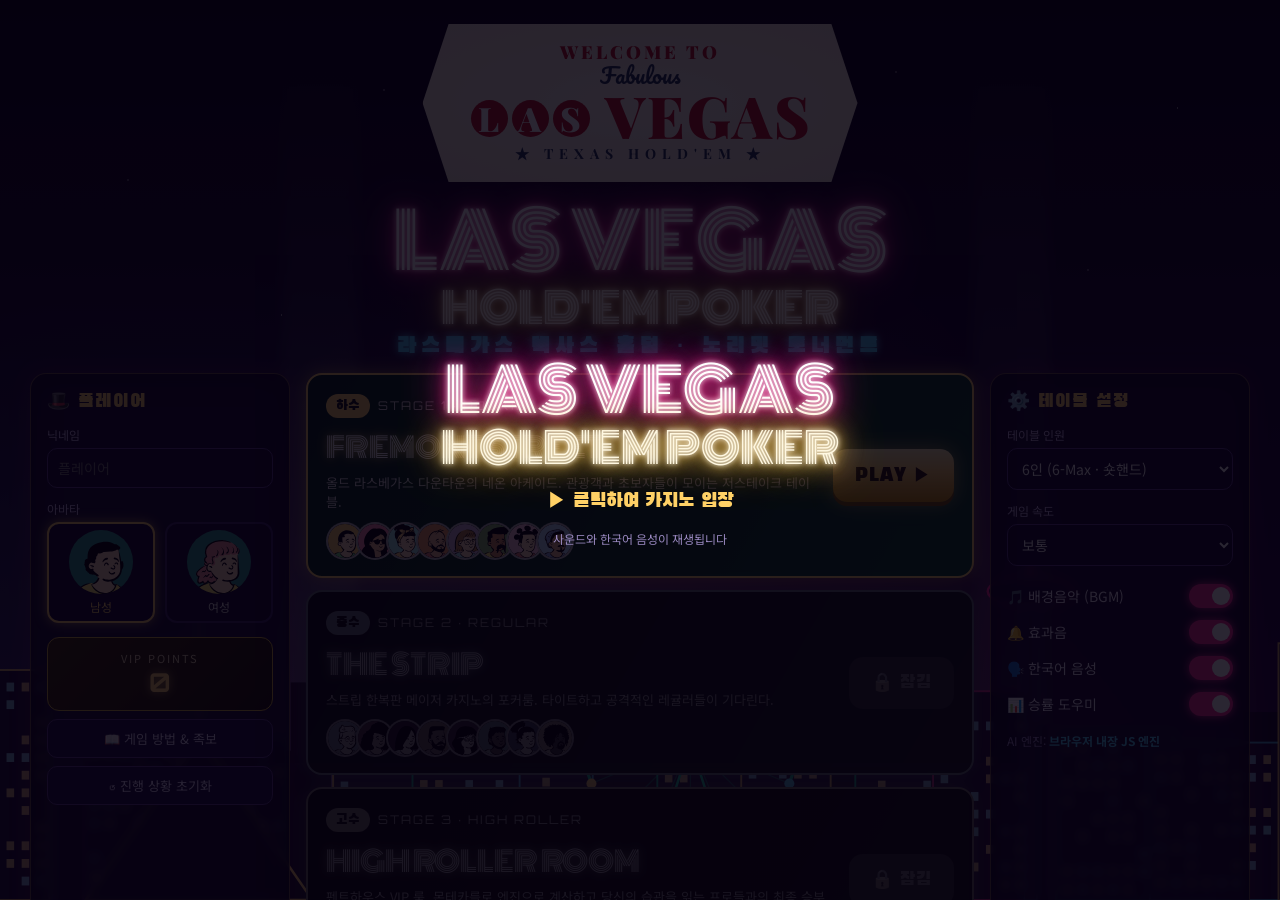
==== index.html @ b9627274 "Add Las Vegas Texas Hold'em poker game - No-limit hold'em SNG engine (blinds, BB ante, min-raise, si" ====
<!doctype html>
<html lang="ko">
<head>
  <meta charset="utf-8">
  <meta name="viewport" content="width=device-width, initial-scale=1, maximum-scale=1">
  <title>LAS VEGAS HOLD'EM — 라스베가스 텍사스 홀덤</title>
  <meta name="description" content="라스베가스 분위기의 노리밋 텍사스 홀덤 토너먼트. 하수 → 중수 → 고수 AI를 차례로 꺾어라!">
  <link rel="icon" href="data:image/svg+xml,<svg xmlns='http://www.w3.org/2000/svg' viewBox='0 0 100 100'><text y='.9em' font-size='90'>♠</text></svg>">
  <link rel="preconnect" href="https://fonts.googleapis.com">
  <link rel="preconnect" href="https://fonts.gstatic.com" crossorigin>
  <link href="https://fonts.googleapis.com/css2?family=Black+Han+Sans&family=Monoton&family=Noto+Sans+KR:wght@400;500;700;900&family=Orbitron:wght@500;700;900&family=Pacifico&family=Playfair+Display:wght@700;900&display=swap" rel="stylesheet">
  <link rel="stylesheet" href="css/style.css">
</head>
<body>
  <!-- 라스베가스 밤하늘 -->
  <div id="sky">
    <div class="stars"></div>
    <div class="searchlight l"></div>
    <div class="searchlight r"></div>
    <svg id="skyline" viewBox="0 0 1200 300" preserveAspectRatio="xMidYMax slice" aria-hidden="true"></svg>
  </div>

  <!-- ================= 로비 ================= -->
  <section id="lobby" class="screen active">
    <div class="vegas-sign" aria-hidden="true">
      <div class="welcome">WELCOME TO</div>
      <div class="fab">Fabulous</div>
      <div class="lv"><span>L</span><span>A</span><span>S</span> VEGAS</div>
      <div class="nev">★ TEXAS HOLD'EM ★</div>
    </div>
    <h1 class="neon-title">
      <span class="t1">LAS VEGAS</span>
      <span class="t2">HOLD'EM POKER</span>
      <span class="t3">라스베가스 텍사스 홀덤 · 노리밋 토너먼트</span>
    </h1>

    <div class="lobby-grid">
      <div class="panel">
        <h3>🎩 플레이어</h3>
        <div class="field">
          <label for="pName">닉네임</label>
          <input id="pName" type="text" maxlength="10" placeholder="플레이어">
        </div>
        <div class="field">
          <label>아바타</label>
          <div class="av-pick">
            <button data-g="M"><img src="assets/avatars/player_m_calm.svg" alt="남성 아바타">남성</button>
            <button data-g="F"><img src="assets/avatars/player_f_calm.svg" alt="여성 아바타">여성</button>
          </div>
        </div>
        <div class="vip"><small>VIP POINTS</small><b id="vipPts">0</b></div>
        <button class="btn-small" id="btnRules">📖 게임 방법 &amp; 족보</button>
        <button class="btn-small" id="btnReset">↺ 진행 상황 초기화</button>
      </div>

      <div class="stages" id="stageList"></div>

      <div class="panel">
        <h3>⚙️ 테이블 설정</h3>
        <div class="field">
          <label for="optSize">테이블 인원</label>
          <select id="optSize">
            <option value="6">6인 (6-Max · 숏핸드)</option>
            <option value="9">9인 (풀링 · 카지노 표준)</option>
          </select>
        </div>
        <div class="field">
          <label for="optSpeed">게임 속도</label>
          <select id="optSpeed">
            <option value="slow">느리게</option>
            <option value="normal">보통</option>
            <option value="fast">빠르게</option>
            <option value="turbo">터보</option>
          </select>
        </div>
        <div class="toggle-row">🎵 배경음악 (BGM)<label class="switch"><input type="checkbox" id="optBgm"><span></span></label></div>
        <div class="toggle-row">🔔 효과음<label class="switch"><input type="checkbox" id="optSfx"><span></span></label></div>
        <div class="toggle-row">🗣️ 한국어 음성<label class="switch"><input type="checkbox" id="optVoice"><span></span></label></div>
        <div class="toggle-row">📊 승률 도우미<label class="switch"><input type="checkbox" id="optHelper"><span></span></label></div>
        <div class="field" style="margin-top:10px;font-size:12px;color:#9a88c0" id="engineInfo">AI 엔진: 확인 중…</div>
      </div>
    </div>

    <div class="lobby-foot">
      하수 → 중수 → 고수 순서로 각 테이블의 모든 상대를 탈락시키면 다음 등급이 열립니다. ·
      아바타: <a href="https://www.dicebear.com/styles/open-peeps/" target="_blank" rel="noopener">DiceBear Open Peeps</a> (CC0 퍼블릭 도메인) ·
      카드/배경/음악/효과음은 코드로 직접 그리고 합성 (저작권 없음) · 폰트: Google Fonts (OFL)
    </div>
  </section>

  <!-- ================= 게임 ================= -->
  <section id="game" class="screen">
    <header class="hud">
      <span class="venue" id="hudVenue">FREMONT</span>
      <span class="grade-chip" id="hudGrade">하수</span>
      <span class="hud-item">블라인드<b id="hudBlinds">10/20</b></span>
      <span class="hud-item">레벨업까지<b id="hudNext">10</b></span>
      <span class="hud-item">핸드<b id="hudHand">#1</b></span>
      <span class="hud-item">생존<b id="hudLeft">6/6</b></span>
      <div class="hud-btns">
        <button id="tBgm" title="배경음악">🎵</button>
        <button id="tSfx" title="효과음">🔔</button>
        <button id="tVoice" title="음성">🗣️</button>
        <button id="tLog" title="핸드 기록">📜</button>
        <button id="tRules" title="규칙">❓</button>
        <button id="tQuit" title="로비로">🚪</button>
      </div>
    </header>

    <div class="table-wrap" id="tableWrap">
      <div class="table" id="table">
        <div class="rail"></div>
        <div class="felt">
          <div class="felt-logo">LAS VEGAS<small>TEXAS HOLD'EM</small></div>
        </div>
        <div class="pot" id="pot"><small>POT</small><span id="potAmt">0</span></div>
        <div class="board" id="board"></div>
        <div class="table-msg" id="tableMsg"></div>
        <div id="seats"></div>
        <div id="bets"></div>
        <div class="dealer-btn" id="dealerBtn">D</div>
      </div>
    </div>

    <div class="action-bar wait" id="actionBar">
      <div class="my-hand" id="myHand">카드를 기다리는 중…</div>
      <div class="act-btns">
        <button class="act fold" id="bFold">폴드<small>F</small></button>
        <button class="act call" id="bCall">체크<small>C</small></button>
        <button class="act raise" id="bRaise">레이즈<small id="raiseAmt">0</small></button>
      </div>
      <div class="raise-box">
        <div class="presets" id="presets"></div>
        <input type="range" id="raiseSlider" min="0" max="100" step="5" value="0" aria-label="레이즈 금액">
        <div class="keys">단축키: F 폴드 · C/Space 체크·콜 · R 레이즈 · ↑↓ 금액 조절</div>
      </div>
    </div>
    <aside class="log" id="log"></aside>
  </section>

  <!-- 연출 레이어 -->
  <div id="flash"></div>
  <canvas id="fx"></canvas>
  <div id="banner" class="banner"><div class="b-title"></div><div class="b-sub"></div></div>
  <div id="slot"><div class="reels"><div class="reel">7</div><div class="reel">7</div><div class="reel">7</div></div><div class="slot-text">JACKPOT</div></div>
  <div id="modal" class="modal"><div class="modal-box" id="modalBox"></div></div>

  <div class="start-overlay" id="startOverlay">
    <h1 class="neon-title"><span class="t1">LAS VEGAS</span><span class="t2">HOLD'EM POKER</span></h1>
    <div class="tap">▶ 클릭하여 카지노 입장</div>
    <div style="font-size:12px;color:#9a88c0">사운드와 한국어 음성이 재생됩니다</div>
  </div>

  <script src="js/cards.js"></script>
  <script src="js/characters.js"></script>
  <script src="js/engine.js"></script>
  <script src="js/ai.js"></script>
  <script src="js/audio.js"></script>
  <script src="js/voice.js"></script>
  <script src="js/effects.js"></script>
  <script src="js/main.js"></script>
</body>
</html>
---- css/style.css ----
/* ============================================================
 * LAS VEGAS HOLD'EM — 스타일
 * ============================================================ */
:root {
  --pink: #ff2d95;
  --gold: #ffd166;
  --gold2: #d4af37;
  --cyan: #4cc9f0;
  --green: #06d6a0;
  --night: #0b0420;
  --panel: rgba(18, 8, 40, 0.78);
  --felt: #0f6b3a;
  --accent: #ffd166;
  --s: 1;
  --font-ko: 'Noto Sans KR', 'Malgun Gothic', sans-serif;
}
* { box-sizing: border-box; }
html, body { margin: 0; height: 100%; overflow: hidden; }
body {
  background: var(--night);
  color: #f5f0ff;
  font-family: var(--font-ko);
  -webkit-font-smoothing: antialiased;
  user-select: none;
}
button { font-family: inherit; cursor: pointer; }
input, select { font-family: inherit; }

/* ---------------- 밤하늘 & 스카이라인 ---------------- */
#sky {
  position: fixed; inset: 0; z-index: 0; overflow: hidden;
  background:
    radial-gradient(ellipse at 50% 120%, rgba(255, 45, 149, 0.45), transparent 60%),
    radial-gradient(ellipse at 15% 100%, rgba(76, 201, 240, 0.25), transparent 50%),
    linear-gradient(180deg, #05010f 0%, #1a0838 55%, #3a0c4f 100%);
}
#sky .stars { position: absolute; inset: 0; background-image:
  radial-gradient(1px 1px at 10% 20%, #fff, transparent), radial-gradient(1px 1px at 30% 10%, #fff, transparent),
  radial-gradient(1.5px 1.5px at 55% 25%, #fff, transparent), radial-gradient(1px 1px at 70% 8%, #fff, transparent),
  radial-gradient(1px 1px at 85% 30%, #fff, transparent), radial-gradient(1px 1px at 92% 12%, #fff, transparent),
  radial-gradient(1px 1px at 22% 35%, #fff, transparent), radial-gradient(1.5px 1.5px at 44% 5%, #fff, transparent);
  animation: twinkle 4s ease-in-out infinite alternate; }
@keyframes twinkle { from { opacity: 0.5; } to { opacity: 1; } }
#sky svg { position: absolute; bottom: 0; left: 0; width: 100%; height: 42vh; }
#sky .win { animation: winblink 3s steps(2) infinite; }
@keyframes winblink { 50% { opacity: 0.25; } }
#sky .searchlight { position: absolute; bottom: 0; width: 6vw; height: 120vh; transform-origin: bottom center;
  background: linear-gradient(0deg, rgba(255,255,255,0.18), transparent 80%); filter: blur(6px); animation: sweep 9s ease-in-out infinite alternate; }
#sky .searchlight.l { left: 22%; }
#sky .searchlight.r { right: 18%; animation-delay: -4s; }
@keyframes sweep { from { transform: rotate(-28deg); } to { transform: rotate(28deg); } }

/* ---------------- 화면 전환 ---------------- */
.screen { position: fixed; inset: 0; z-index: 1; display: none; }
.screen.active { display: flex; }

/* ---------------- 로비 ---------------- */
#lobby { flex-direction: column; align-items: center; overflow-y: auto; padding: 18px 16px 30px; gap: 14px; }
.vegas-sign {
  position: relative; margin-top: 6px; padding: 16px 46px 18px; text-align: center;
  background: radial-gradient(ellipse, #fffaf0 0%, #f4ecd8 100%);
  clip-path: polygon(6% 0, 94% 0, 100% 50%, 94% 100%, 6% 100%, 0 50%);
  box-shadow: 0 0 40px rgba(255, 209, 102, 0.5);
}
.vegas-sign .welcome { font-family: 'Playfair Display', serif; font-weight: 900; color: #c1121f; letter-spacing: 3px; font-size: clamp(12px, 2vw, 18px); }
.vegas-sign .fab { font-family: 'Pacifico', cursive; color: #1d3557; font-size: clamp(14px, 2.4vw, 22px); line-height: 1; }
.vegas-sign .lv { font-family: 'Playfair Display', serif; font-weight: 900; color: #c1121f; font-size: clamp(28px, 6vw, 58px); line-height: 1; letter-spacing: 2px; }
.vegas-sign .lv span { display: inline-block; width: 1.1em; height: 1.1em; line-height: 1.1em; margin: 0 2px; border-radius: 50%; background: #c1121f; color: #fff; font-size: 0.58em; vertical-align: 0.2em; text-align: center; }
.vegas-sign .nev { font-family: 'Playfair Display', serif; font-weight: 700; color: #1d3557; letter-spacing: 6px; font-size: clamp(10px, 1.6vw, 14px); }
.bulbs { position: absolute; inset: 4px; pointer-events: none; }

.neon-title { margin: 6px 0 0; text-align: center; line-height: 1.05; }
.neon-title .t1 { display: block; font-family: 'Monoton', cursive; font-weight: 400; font-size: clamp(30px, 7vw, 76px); color: #fff;
  text-shadow: 0 0 5px #fff, 0 0 12px var(--pink), 0 0 24px var(--pink), 0 0 48px var(--pink); animation: flicker 6s infinite; }
.neon-title .t2 { display: block; font-family: 'Monoton', cursive; font-weight: 400; font-size: clamp(18px, 4vw, 42px); color: #fff8e1; margin-top: 4px;
  text-shadow: 0 0 5px #fff, 0 0 12px var(--gold), 0 0 26px var(--gold), 0 0 44px #ff9f1c; }
.neon-title .t3 { display: block; font-family: 'Black Han Sans', sans-serif; font-size: clamp(14px, 2.4vw, 22px); color: var(--cyan); letter-spacing: 6px; margin-top: 6px;
  text-shadow: 0 0 8px var(--cyan); }
@keyframes flicker { 0%, 18%, 22%, 25%, 53%, 57%, 100% { opacity: 1; } 20%, 24%, 55% { opacity: 0.45; } }

.lobby-grid { display: grid; grid-template-columns: 260px minmax(0, 1fr) 260px; gap: 16px; width: min(1220px, 100%); }
@media (max-width: 1000px) { .lobby-grid { grid-template-columns: 1fr; } }
.panel { background: var(--panel); border: 1px solid rgba(255, 209, 102, 0.35); border-radius: 16px; padding: 16px;
  box-shadow: 0 0 22px rgba(255, 45, 149, 0.15), inset 0 0 30px rgba(0, 0, 0, 0.4); backdrop-filter: blur(4px); }
.panel h3 { margin: 0 0 12px; font-family: 'Black Han Sans', sans-serif; font-weight: 400; color: var(--gold); letter-spacing: 1px; }
.field { margin-bottom: 12px; }
.field label { display: block; font-size: 12px; color: #c9b8e8; margin-bottom: 5px; }
.field input[type=text], .field select { width: 100%; padding: 9px 10px; border-radius: 10px; border: 1px solid #5b3f8c; background: #140a2c; color: #fff; font-size: 14px; }
.av-pick { display: flex; gap: 10px; }
.av-pick button { flex: 1; background: #140a2c; border: 2px solid #3a2766; border-radius: 12px; padding: 6px; color: #ddd; font-size: 12px; }
.av-pick button img { width: 64px; height: 64px; display: block; margin: 0 auto 4px; }
.av-pick button.sel { border-color: var(--gold); box-shadow: 0 0 12px rgba(255, 209, 102, 0.6); color: var(--gold); }
.toggle-row { display: flex; align-items: center; justify-content: space-between; padding: 6px 0; font-size: 14px; }
.switch { position: relative; width: 44px; height: 24px; flex: none; }
.switch input { display: none; }
.switch span { position: absolute; inset: 0; background: #3a2766; border-radius: 24px; transition: 0.2s; }
.switch span::after { content: ''; position: absolute; width: 18px; height: 18px; left: 3px; top: 3px; background: #fff; border-radius: 50%; transition: 0.2s; }
.switch input:checked + span { background: var(--pink); box-shadow: 0 0 10px var(--pink); }
.switch input:checked + span::after { transform: translateX(20px); }
.vip { margin-top: 14px; padding: 12px; border-radius: 12px; background: linear-gradient(135deg, #3d2a00, #1a1200); border: 1px solid var(--gold2); text-align: center; }
.vip small { color: #e9d8a6; display: block; font-size: 11px; letter-spacing: 2px; }
.vip b { font-family: 'Orbitron', sans-serif; font-size: 26px; color: var(--gold); text-shadow: 0 0 10px rgba(255, 209, 102, 0.7); }
.btn-small { width: 100%; margin-top: 8px; padding: 9px; border-radius: 10px; border: 1px solid #5b3f8c; background: #1d1040; color: #e6dcff; font-size: 13px; }
.btn-small:hover { border-color: var(--gold); color: var(--gold); }

.stages { display: flex; flex-direction: column; gap: 12px; }
.stage-card { position: relative; display: grid; grid-template-columns: 1fr auto; gap: 10px; padding: 16px 18px; border-radius: 16px; overflow: hidden;
  border: 2px solid var(--sc, var(--gold)); background: linear-gradient(120deg, rgba(0,0,0,0.65), rgba(0,0,0,0.35)), var(--sbg, #0f6b3a);
  box-shadow: 0 0 18px color-mix(in srgb, var(--sc, #ffd166) 45%, transparent); }
.stage-card .grade { display: inline-block; padding: 3px 10px; border-radius: 999px; font-family: 'Black Han Sans', sans-serif; font-size: 14px; background: var(--sc); color: #111; margin-right: 8px; }
.stage-card .stage-no { font-family: 'Orbitron', sans-serif; font-size: 12px; color: #ddd; letter-spacing: 2px; }
.stage-card h4 { margin: 8px 0 4px; font-family: 'Monoton', cursive; font-weight: 400; font-size: clamp(18px, 2.6vw, 28px); color: #fff; text-shadow: 0 0 10px var(--sc); }
.stage-card p { margin: 0 0 10px; font-size: 13px; color: #ddd; line-height: 1.5; }
.stage-card .faces { display: flex; }
.stage-card .faces img { width: 38px; height: 38px; border-radius: 50%; border: 2px solid rgba(255,255,255,0.7); margin-right: -8px; background: #222; }
.stage-card .play { align-self: center; padding: 14px 22px; border-radius: 14px; border: none; font-family: 'Black Han Sans', sans-serif; font-size: 18px; letter-spacing: 1px;
  background: linear-gradient(180deg, #fff3b0, var(--gold) 40%, #c98b00); color: #2b1600; box-shadow: 0 4px 0 #7a5200, 0 0 20px rgba(255, 209, 102, 0.6); }
.stage-card .play:active { transform: translateY(3px); box-shadow: 0 1px 0 #7a5200; }
.stage-card.locked { filter: grayscale(0.85) brightness(0.6); }
.stage-card.locked .play { background: #444; color: #aaa; box-shadow: none; cursor: not-allowed; }
.stage-card .clear-stamp { position: absolute; right: 120px; top: 12px; transform: rotate(-12deg); border: 3px solid var(--green); color: var(--green); font-family: 'Orbitron', sans-serif; font-weight: 900; padding: 2px 10px; border-radius: 8px; font-size: 14px; text-shadow: 0 0 8px var(--green); }
@media (max-width: 600px) { .stage-card { grid-template-columns: 1fr; } .stage-card .clear-stamp { right: 14px; } }
.lobby-foot { font-size: 11px; color: #9a88c0; text-align: center; max-width: 900px; line-height: 1.6; }
.lobby-foot a { color: #c9b8ff; }

/* ---------------- 게임 화면 ---------------- */
#game { flex-direction: column; }
.hud { display: flex; align-items: center; gap: 8px; flex-wrap: wrap; padding: 8px 14px; background: rgba(5, 2, 15, 0.75); border-bottom: 1px solid rgba(255, 209, 102, 0.25); z-index: 5; }
.hud .venue { font-family: 'Monoton', cursive; color: #fff; text-shadow: 0 0 8px var(--accent), 0 0 18px var(--accent); font-size: 18px; margin-right: 6px; white-space: nowrap; }
.hud .grade-chip { font-family: 'Black Han Sans', sans-serif; background: var(--accent); color: #111; padding: 2px 10px; border-radius: 999px; font-size: 13px; }
.hud-item { font-size: 12px; color: #c9b8e8; background: rgba(255,255,255,0.06); padding: 4px 10px; border-radius: 8px; white-space: nowrap; }
.hud-item b { color: #fff; font-family: 'Orbitron', sans-serif; font-size: 13px; margin-left: 4px; }
.hud-btns { margin-left: auto; display: flex; gap: 6px; }
.hud-btns button { background: rgba(255,255,255,0.08); border: 1px solid rgba(255,255,255,0.15); color: #fff; border-radius: 8px; padding: 5px 9px; font-size: 14px; }
.hud-btns button.off { opacity: 0.4; }

#game > * { min-width: 0; max-width: 100vw; }
.table-wrap { position: relative; flex: 1; min-width: 0; width: 100%; display: flex; align-items: center; justify-content: center; min-height: 0; padding: 30px 60px 40px; }
.table { position: relative; width: 100%; aspect-ratio: 2.05 / 1; max-height: 100%; }
.rail { position: absolute; inset: 0; border-radius: 999px;
  background: radial-gradient(ellipse at 50% 30%, #6b3b1f, #3b1d0b 70%, #1f0e04);
  box-shadow: 0 25px 60px rgba(0,0,0,0.75), 0 0 0 3px #b8860b, 0 0 0 6px #3b1d0b, 0 0 40px rgba(255, 45, 149, 0.35); }
.rail::before { /* 레일 조명 */ content: ''; position: absolute; inset: 6px; border-radius: 999px; border: 2px dotted rgba(255, 230, 150, 0.85); animation: chase 1.2s linear infinite; }
@keyframes chase { 50% { border-color: rgba(255, 120, 200, 0.85); } }
.felt { position: absolute; inset: calc(26px * var(--s)); border-radius: 999px;
  background: radial-gradient(ellipse at 50% 45%, color-mix(in srgb, var(--felt) 100%, #fff 12%), var(--felt) 45%, color-mix(in srgb, var(--felt) 100%, #000 45%) 100%);
  box-shadow: inset 0 0 40px rgba(0,0,0,0.65), inset 0 0 0 2px rgba(255, 209, 102, 0.3); }
.felt::after { content: ''; position: absolute; inset: 10%; border-radius: 999px; border: 2px solid rgba(255, 209, 102, 0.18); }
.felt-logo { position: absolute; left: 50%; top: 13%; transform: translateX(-50%); font-family: 'Monoton', cursive; font-size: calc(30px * var(--s)); color: rgba(255,255,255,0.13); letter-spacing: 4px; white-space: nowrap; }
.felt-logo small { display: block; text-align: center; font-family: 'Playfair Display', serif; font-size: calc(13px * var(--s)); letter-spacing: 8px; }
.board { position: absolute; left: 50%; top: 50%; transform: translate(-50%, -50%); display: flex; gap: calc(8px * var(--s)); z-index: 2; }
.board .slot { width: calc(64px * var(--s)); height: calc(90px * var(--s)); border-radius: calc(7px * var(--s)); border: 2px dashed rgba(255,255,255,0.12); }
.pot { position: absolute; left: 50%; top: 30%; transform: translateX(-50%); z-index: 2; display: none; align-items: center; gap: 8px;
  background: rgba(0,0,0,0.55); border: 1px solid rgba(255, 209, 102, 0.5); padding: calc(4px * var(--s)) calc(14px * var(--s)); border-radius: 999px;
  font-family: 'Orbitron', sans-serif; font-size: calc(16px * var(--s)); color: var(--gold); white-space: nowrap; }
.pot.show { display: flex; }
.pot small { font-family: var(--font-ko); color: #ddd; font-size: 0.75em; }
.table-msg { position: absolute; left: 50%; top: 72%; transform: translateX(-50%); z-index: 3; font-size: calc(15px * var(--s)); color: #fff; text-shadow: 0 0 6px #000; white-space: nowrap; font-weight: 700; }

/* 카드 (3D 플립) */
.card { position: relative; width: calc(64px * var(--s)); height: calc(90px * var(--s)); perspective: 600px; flex: none; }
.card .inner { position: absolute; inset: 0; transform-style: preserve-3d; transition: transform 0.45s ease; transform: rotateY(180deg); }
.card.up .inner { transform: rotateY(0deg); }
.card .face { position: absolute; inset: 0; border-radius: calc(7px * var(--s)); backface-visibility: hidden; -webkit-backface-visibility: hidden; box-shadow: 0 2px 6px rgba(0,0,0,0.5); }
.card .front { background: linear-gradient(160deg, #ffffff, #f1ece1); color: #111; font-family: 'Playfair Display', serif; }
.card.red .front { color: #d00028; }
.card .back { transform: rotateY(180deg); border: calc(3px * var(--s)) solid #fff;
  background: repeating-linear-gradient(45deg, #b0123a 0 calc(5px * var(--s)), #7a0a28 calc(5px * var(--s)) calc(10px * var(--s))); }
.card .back::after { content: '♠ LV ♥'; position: absolute; inset: 18% 12%; border: 1px solid rgba(255, 209, 102, 0.8); border-radius: 4px; display: flex; align-items: center; justify-content: center;
  font-family: 'Playfair Display', serif; font-size: calc(10px * var(--s)); color: var(--gold); background: rgba(60, 0, 20, 0.85); font-weight: 700; }
.card .corner { position: absolute; display: flex; flex-direction: column; align-items: center; line-height: 0.95; font-weight: 700; font-size: calc(17px * var(--s)); }
.card .corner .s { font-size: 0.8em; }
.card .corner.tl { left: calc(4px * var(--s)); top: calc(4px * var(--s)); }
.card .corner.br { right: calc(4px * var(--s)); bottom: calc(4px * var(--s)); transform: rotate(180deg); }
.card .pip { position: absolute; left: 50%; top: 54%; transform: translate(-50%, -50%); font-size: calc(36px * var(--s)); line-height: 1; }
.card .pip.face-letter { font-size: calc(30px * var(--s)); font-weight: 900; width: 58%; height: 58%; display: flex; align-items: center; justify-content: center; flex-direction: column;
  border: 1px solid currentColor; border-radius: 4px; background: linear-gradient(160deg, rgba(255, 209, 102, 0.35), rgba(255,255,255,0)); }
.card .pip.face-letter i { font-style: normal; font-size: 0.5em; }
.card.win .face { box-shadow: 0 0 0 3px var(--gold), 0 0 18px var(--gold); }
.card.dim { filter: brightness(0.45); }
.card.deal { animation: dealIn 0.38s cubic-bezier(.2,.8,.3,1) both; }
@keyframes dealIn { from { transform: translate(var(--dx, 0), var(--dy, -200px)) rotate(-40deg) scale(0.6); opacity: 0; } to { transform: none; opacity: 1; } }
.card.muck { animation: muck 0.45s ease forwards; }
@keyframes muck { to { transform: translate(var(--dx, 0), var(--dy, -100px)) scale(0.4) rotate(30deg); opacity: 0; } }

/* 좌석 */
.seat { position: absolute; transform: translate(-50%, -50%); display: flex; flex-direction: column; align-items: center; z-index: 4; width: calc(150px * var(--s)); }
.seat.top { flex-direction: column-reverse; }
.seat .cards { display: flex; gap: calc(3px * var(--s)); height: calc(90px * var(--s) * 0.78); margin: calc(2px * var(--s)) 0; }
.seat .cards .card { width: calc(50px * var(--s)); height: calc(70px * var(--s)); }
.seat .cards .card .corner { font-size: calc(14px * var(--s)); }
.seat .cards .card .pip { font-size: calc(26px * var(--s)); }
.seat .cards .card .pip.face-letter { font-size: calc(22px * var(--s)); }
.seat.me .cards { height: calc(100px * var(--s)); }
.seat.me .cards .card { width: calc(66px * var(--s)); height: calc(94px * var(--s)); }
.seat.me .cards .card .corner { font-size: calc(18px * var(--s)); }
.seat.me .cards .card .pip { font-size: calc(36px * var(--s)); }
.seat .who { position: relative; display: flex; align-items: center; }
.seat .ava { position: relative; width: calc(66px * var(--s)); height: calc(66px * var(--s)); border-radius: 50%; border: calc(3px * var(--s)) solid #8a6fbf; background: #222; overflow: visible; flex: none; z-index: 2; transition: 0.3s; }
.seat .ava img { width: 100%; height: 100%; border-radius: 50%; display: block; }
.seat .plate { margin-left: calc(-12px * var(--s)); padding: calc(4px * var(--s)) calc(10px * var(--s)) calc(4px * var(--s)) calc(16px * var(--s)); background: rgba(10, 4, 25, 0.88); border: 1px solid rgba(255,255,255,0.18); border-radius: 0 12px 12px 0; min-width: calc(84px * var(--s)); }
.seat .plate .nm { font-size: calc(13px * var(--s)); font-weight: 700; white-space: nowrap; max-width: calc(90px * var(--s)); overflow: hidden; text-overflow: ellipsis; }
.seat .plate .st { font-family: 'Orbitron', sans-serif; font-size: calc(13px * var(--s)); color: var(--gold); }
.seat .pos-tag { position: absolute; left: calc(-6px * var(--s)); bottom: calc(-4px * var(--s)); z-index: 3; font-size: calc(9px * var(--s)); font-weight: 900; background: #fff; color: #111; padding: 0 4px; border-radius: 6px; font-family: 'Orbitron', sans-serif; }
.seat .pos-tag:empty { display: none; }
.seat.active .ava { border-color: var(--gold); box-shadow: 0 0 0 3px rgba(255, 209, 102, 0.4), 0 0 24px var(--gold); animation: pulse 1s ease-in-out infinite; }
@keyframes pulse { 50% { box-shadow: 0 0 0 6px rgba(255, 209, 102, 0.15), 0 0 34px var(--gold); } }
.seat.folded { opacity: 0.45; }
.seat.out { opacity: 0.25; filter: grayscale(1); }
.seat.out .plate .st::after { content: ' OUT'; color: #ff4d6d; }
.seat.winner .ava { border-color: var(--green); box-shadow: 0 0 30px var(--green); }
.seat .bubble { position: absolute; bottom: 100%; left: 50%; transform: translate(-50%, -6px) scale(0.6); opacity: 0; transition: 0.2s; z-index: 6;
  background: #fff; color: #111; font-weight: 800; padding: calc(4px * var(--s)) calc(10px * var(--s)); border-radius: 12px; font-size: calc(13px * var(--s)); white-space: nowrap; pointer-events: none; }
.seat.top .bubble { bottom: auto; top: 100%; transform: translate(-50%, 6px) scale(0.6); }
.seat .bubble.show { opacity: 1; transform: translate(-50%, -6px) scale(1); }
.seat.top .bubble.show { transform: translate(-50%, 6px) scale(1); }
.seat .bubble.fold { background: #6c757d; color: #fff; }
.seat .bubble.raise, .seat .bubble.bet { background: var(--pink); color: #fff; }
.seat .bubble.allin { background: linear-gradient(90deg, #ff006e, #ffbe0b); color: #fff; font-size: calc(15px * var(--s)); }
.seat .bubble.call { background: var(--cyan); color: #04121c; }
.seat .bubble.check { background: #e9ecef; }
.seat .bubble.chat { background: #fff8e1; color: #333; font-weight: 500; }
.seat .hand-label { position: absolute; top: calc(-4px * var(--s)); left: 50%; transform: translateX(-50%); z-index: 7; background: rgba(0,0,0,0.85); border: 1px solid var(--gold); color: var(--gold);
  padding: 1px 8px; border-radius: 999px; font-size: calc(12px * var(--s)); font-weight: 700; white-space: nowrap; display: none; }
.seat.top .hand-label { top: auto; bottom: calc(-4px * var(--s)); }
.seat .hand-label.show { display: block; }
.seat .eq { position: absolute; right: calc(-8px * var(--s)); top: 30%; z-index: 7; background: #000; color: #fff; font-family: 'Orbitron', sans-serif; font-size: calc(12px * var(--s)); padding: 2px 6px; border-radius: 6px; border: 1px solid var(--cyan); display: none; }
.seat .eq.show { display: block; }
.seat .grade-tag { font-size: calc(10px * var(--s)); color: #c9b8e8; }
.seat .think { position: absolute; right: calc(-4px * var(--s)); top: calc(-4px * var(--s)); width: calc(20px * var(--s)); height: calc(20px * var(--s)); border-radius: 50%; background: #fff; color: #111; font-size: calc(10px * var(--s)); display: none; align-items: center; justify-content: center; z-index: 4; }
.seat.thinking .think { display: flex; animation: bob 0.6s ease-in-out infinite alternate; }
@keyframes bob { to { transform: translateY(-4px); } }

.bet { position: absolute; transform: translate(-50%, -50%); z-index: 3; display: none; align-items: center; gap: 4px; transition: left 0.45s ease, top 0.45s ease, opacity 0.45s; }
.bet.show { display: flex; }
.bet .chips { position: relative; width: calc(22px * var(--s)); height: calc(22px * var(--s)); }
.bet .chips i { position: absolute; left: 0; width: 100%; height: 100%; border-radius: 50%; border: 2px dashed rgba(255,255,255,0.9); box-shadow: 0 1px 2px #000; }
.bet .amt { font-family: 'Orbitron', sans-serif; font-size: calc(12px * var(--s)); background: rgba(0,0,0,0.6); padding: 1px 6px; border-radius: 8px; color: #fff; }
.dealer-btn { position: absolute; transform: translate(-50%, -50%); z-index: 3; width: calc(26px * var(--s)); height: calc(26px * var(--s)); border-radius: 50%; background: radial-gradient(#fff, #ddd); color: #111;
  font-weight: 900; font-family: 'Playfair Display', serif; font-size: calc(14px * var(--s)); display: flex; align-items: center; justify-content: center; box-shadow: 0 2px 4px #000, inset 0 0 0 2px #c1121f; transition: left 0.6s, top 0.6s; }

/* 액션 바 */
.action-bar { position: relative; z-index: 5; display: flex; align-items: center; gap: 12px; flex-wrap: wrap; justify-content: center; padding: 10px 14px 14px; background: linear-gradient(0deg, rgba(5,2,15,0.95), rgba(5,2,15,0.6)); border-top: 1px solid rgba(255, 209, 102, 0.25); min-height: 86px; }
.my-hand { min-width: 180px; font-size: 13px; color: #c9b8e8; line-height: 1.5; }
.my-hand b { color: var(--gold); font-size: 15px; }
.my-hand .eqv { color: var(--cyan); font-family: 'Orbitron', sans-serif; }
.act-btns { display: flex; gap: 10px; align-items: stretch; }
.act { min-width: 112px; padding: 12px 16px; border-radius: 14px; border: none; font-family: 'Black Han Sans', sans-serif; font-size: 18px; letter-spacing: 1px; color: #fff; transition: transform 0.1s, filter 0.2s; }
.act small { display: block; font-family: 'Orbitron', sans-serif; font-size: 12px; opacity: 0.9; letter-spacing: 0; }
.act:active { transform: translateY(2px); }
.act:disabled { filter: grayscale(1) brightness(0.5); cursor: default; }
.act.fold { background: linear-gradient(180deg, #6c757d, #343a40); box-shadow: 0 3px 0 #1d2124; }
.act.call { background: linear-gradient(180deg, #4cc9f0, #0077b6); box-shadow: 0 3px 0 #023e8a, 0 0 14px rgba(76, 201, 240, 0.5); }
.act.raise { background: linear-gradient(180deg, #ff5fa2, #c9184a); box-shadow: 0 3px 0 #800f2f, 0 0 14px rgba(255, 45, 149, 0.5); }
.raise-box { display: flex; flex-direction: column; gap: 6px; min-width: 260px; }
.presets { display: flex; gap: 5px; }
.presets button { flex: 1; padding: 5px 4px; font-size: 12px; border-radius: 8px; border: 1px solid #5b3f8c; background: #1d1040; color: #e6dcff; }
.presets button:hover { border-color: var(--pink); }
.raise-box input[type=range] { width: 100%; accent-color: var(--pink); }
.action-bar.wait .act-btns, .action-bar.wait .raise-box { opacity: 0.35; pointer-events: none; }
.keys { font-size: 11px; color: #7d6aa3; }

/* 로그 */
.log { position: fixed; right: 10px; top: 56px; bottom: 110px; width: 280px; z-index: 8; background: rgba(8, 3, 20, 0.92); border: 1px solid rgba(255,255,255,0.15); border-radius: 12px; padding: 10px; overflow-y: auto; font-size: 12px; line-height: 1.6; display: none; }
.log.show { display: block; }
.log .h { color: var(--gold); margin-top: 6px; border-top: 1px solid rgba(255,255,255,0.1); padding-top: 4px; }

/* ---------------- 연출 레이어 ---------------- */
#fx { position: fixed; inset: 0; width: 100%; height: 100%; pointer-events: none; z-index: 50; }
#flash { position: fixed; inset: 0; pointer-events: none; z-index: 49; opacity: 0; }
#flash.go { animation: flash 0.6s ease-out; }
@keyframes flash { from { opacity: 0.55; } to { opacity: 0; } }
#game.shake { animation: shake 0.5s; }
@keyframes shake { 20% { transform: translate(-8px, 4px); } 40% { transform: translate(7px, -5px); } 60% { transform: translate(-5px, 3px); } 80% { transform: translate(3px, -2px); } }
.banner { position: fixed; left: 50%; top: 40%; transform: translate(-50%, -50%) scale(0.3); opacity: 0; z-index: 60; pointer-events: none; text-align: center; transition: transform 0.35s cubic-bezier(.2,1.6,.4,1), opacity 0.3s; }
.banner.show { transform: translate(-50%, -50%) scale(1); opacity: 1; }
.banner .b-title { font-family: 'Monoton', cursive; font-size: clamp(30px, 7vw, 84px); color: #fff; white-space: nowrap;
  text-shadow: 0 0 6px #fff, 0 0 18px var(--bc, var(--cyan)), 0 0 38px var(--bc, var(--cyan)), 0 0 70px var(--bc, var(--cyan)); }
.banner .b-sub { font-family: 'Black Han Sans', sans-serif; font-size: clamp(16px, 2.6vw, 28px); color: #fff; text-shadow: 0 0 10px #000, 0 0 4px #000; margin-top: 6px; }
.banner.info { --bc: var(--cyan); }
.banner.good { --bc: var(--green); }
.banner.great { --bc: var(--pink); }
.banner.jackpot { --bc: var(--gold); }
.banner.jackpot .b-title { animation: rainbow 0.6s linear infinite; }
.banner.bad { --bc: #ff4d6d; }
@keyframes rainbow { 0% { color: #fff; } 33% { color: #ffe066; } 66% { color: #ff9ecf; } }
#slot { position: fixed; left: 50%; top: 50%; transform: translate(-50%, -50%) scale(0); z-index: 61; transition: transform 0.4s cubic-bezier(.2,1.5,.4,1); text-align: center;
  background: linear-gradient(180deg, #c1121f, #6a040f); border: 6px solid var(--gold); border-radius: 24px; padding: 18px 26px; box-shadow: 0 0 60px var(--gold); }
#slot.show { transform: translate(-50%, -50%) scale(1); }
#slot .reels { display: flex; gap: 10px; }
#slot .reel { width: 90px; height: 100px; background: #fff; border-radius: 10px; display: flex; align-items: center; justify-content: center; font-size: 48px; font-weight: 900; color: #c1121f; font-family: 'Playfair Display', serif; box-shadow: inset 0 6px 10px rgba(0,0,0,0.4); }
#slot .reel.lock { animation: lock 0.3s; }
@keyframes lock { 50% { transform: scale(1.15); } }
#slot .slot-text { font-family: 'Monoton', cursive; color: var(--gold); font-size: 36px; margin-top: 10px; text-shadow: 0 0 12px var(--gold); }

/* 모달 */
.modal { position: fixed; inset: 0; z-index: 70; background: rgba(0,0,0,0.7); display: none; align-items: center; justify-content: center; padding: 16px; }
.modal.show { display: flex; }
.modal-box { width: min(620px, 100%); max-height: 88vh; overflow-y: auto; background: linear-gradient(160deg, #1d0b3d, #0b0420); border: 2px solid var(--gold); border-radius: 18px; padding: 22px 24px; box-shadow: 0 0 40px rgba(255, 45, 149, 0.4); user-select: text; }
.modal-box h2 { margin: 0 0 10px; font-family: 'Monoton', cursive; font-weight: 400; color: #fff; text-shadow: 0 0 12px var(--pink); font-size: 30px; text-align: center; }
.modal-box h3 { color: var(--gold); margin: 16px 0 6px; font-size: 16px; }
.modal-box p, .modal-box li { font-size: 14px; line-height: 1.7; color: #e6dcff; }
.modal-box table { width: 100%; border-collapse: collapse; font-size: 13px; }
.modal-box td { padding: 4px 6px; border-bottom: 1px solid rgba(255,255,255,0.08); }
.modal-actions { display: flex; gap: 10px; justify-content: center; margin-top: 18px; flex-wrap: wrap; }
.modal-actions button { padding: 12px 22px; border-radius: 12px; border: none; font-family: 'Black Han Sans', sans-serif; font-size: 17px; }
.modal-actions .primary { background: linear-gradient(180deg, #fff3b0, var(--gold) 40%, #c98b00); color: #2b1600; }
.modal-actions .secondary { background: #3a2766; color: #fff; }
.result-big { text-align: center; font-size: 15px; color: #ddd; }
.result-big .pts { font-family: 'Orbitron', sans-serif; color: var(--gold); font-size: 24px; }
.start-overlay { position: fixed; inset: 0; z-index: 80; display: flex; align-items: center; justify-content: center; background: rgba(5,1,15,0.85); flex-direction: column; gap: 16px; cursor: pointer; }
.start-overlay .neon-title .t1 { font-size: clamp(28px, 6vw, 60px); }
.start-overlay .tap { font-family: 'Black Han Sans', sans-serif; color: var(--gold); font-size: 20px; animation: flicker 2s infinite; }

/* 세로(모바일) 테이블 */
.table.portrait .felt-logo { top: 20%; font-size: calc(24px * var(--s)); }
.table.portrait .pot { top: 34%; }
.table.portrait .board { gap: calc(4px * var(--s)); }
.table.portrait .table-msg { top: 64%; white-space: normal; width: 70%; text-align: center; }

/* 반응형 */
@media (max-width: 760px) {
  .table-wrap { padding: 26px 8px 34px; }
  .hud { gap: 4px; padding: 6px 8px; }
  .hud .venue { font-size: 13px; }
  .hud-item { font-size: 10px; padding: 3px 6px; }
  .hud-item b { font-size: 11px; }
  .hud-btns { margin-left: 0; flex-wrap: wrap; }
  .hud-btns button { padding: 3px 6px; font-size: 12px; }
  .act { min-width: 86px; font-size: 15px; padding: 10px; }
  .raise-box { min-width: 200px; }
  .my-hand { min-width: 0; width: 100%; text-align: center; }
  .keys { display: none; }
  .log { width: auto; left: 10px; }
}
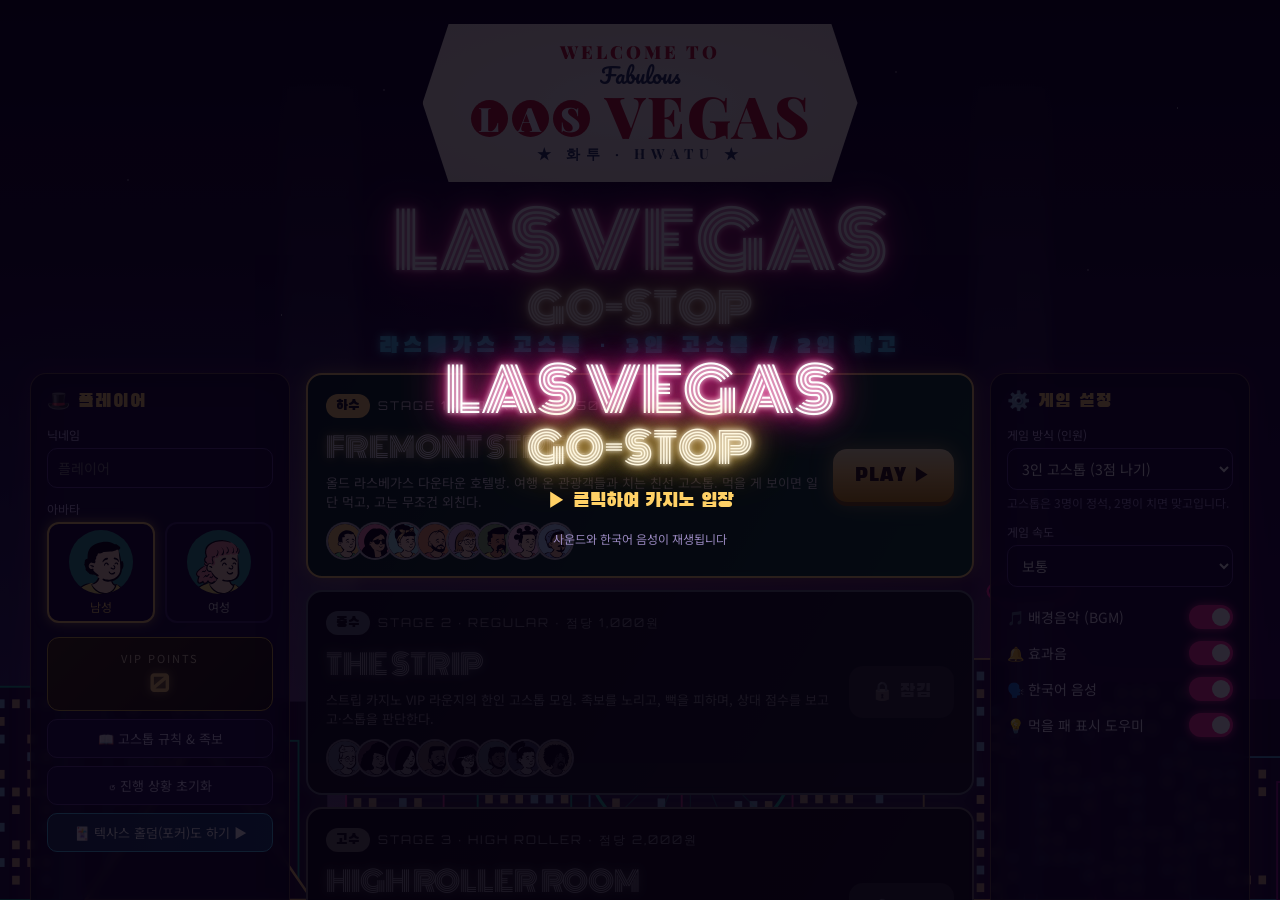
==== commit 306b2dfc: "Turn the game into Las Vegas Go-Stop (keep poker under poker/) - Go-Stop/Matgo rules engine: jjok, p" ====
--- a/index.html
+++ b/index.html
@@ -3,16 +3,16 @@
 <head>
   <meta charset="utf-8">
   <meta name="viewport" content="width=device-width, initial-scale=1, maximum-scale=1">
-  <title>LAS VEGAS HOLD'EM — 라스베가스 텍사스 홀덤</title>
-  <meta name="description" content="라스베가스 분위기의 노리밋 텍사스 홀덤 토너먼트. 하수 → 중수 → 고수 AI를 차례로 꺾어라!">
-  <link rel="icon" href="data:image/svg+xml,<svg xmlns='http://www.w3.org/2000/svg' viewBox='0 0 100 100'><text y='.9em' font-size='90'>♠</text></svg>">
+  <title>LAS VEGAS GO-STOP — 라스베가스 고스톱</title>
+  <meta name="description" content="라스베가스 카지노 분위기의 고스톱/맞고. 하수 → 중수 → 고수 AI를 차례로 꺾어라!">
+  <link rel="icon" href="data:image/svg+xml,<svg xmlns='http://www.w3.org/2000/svg' viewBox='0 0 100 100'><text y='.9em' font-size='90'>🎴</text></svg>">
   <link rel="preconnect" href="https://fonts.googleapis.com">
   <link rel="preconnect" href="https://fonts.gstatic.com" crossorigin>
   <link href="https://fonts.googleapis.com/css2?family=Black+Han+Sans&family=Monoton&family=Noto+Sans+KR:wght@400;500;700;900&family=Orbitron:wght@500;700;900&family=Pacifico&family=Playfair+Display:wght@700;900&display=swap" rel="stylesheet">
-  <link rel="stylesheet" href="css/style.css">
+  <link rel="stylesheet" href="css/common.css">
+  <link rel="stylesheet" href="css/gostop.css">
 </head>
 <body>
-  <!-- 라스베가스 밤하늘 -->
   <div id="sky">
     <div class="stars"></div>
     <div class="searchlight l"></div>
@@ -26,12 +26,12 @@
       <div class="welcome">WELCOME TO</div>
       <div class="fab">Fabulous</div>
       <div class="lv"><span>L</span><span>A</span><span>S</span> VEGAS</div>
-      <div class="nev">★ TEXAS HOLD'EM ★</div>
+      <div class="nev">★ 화투 · HWATU ★</div>
     </div>
     <h1 class="neon-title">
       <span class="t1">LAS VEGAS</span>
-      <span class="t2">HOLD'EM POKER</span>
-      <span class="t3">라스베가스 텍사스 홀덤 · 노리밋 토너먼트</span>
+      <span class="t2">GO-STOP</span>
+      <span class="t3">라스베가스 고스톱 · 3인 고스톱 / 2인 맞고</span>
     </h1>
 
     <div class="lobby-grid">
@@ -49,20 +49,22 @@
           </div>
         </div>
         <div class="vip"><small>VIP POINTS</small><b id="vipPts">0</b></div>
-        <button class="btn-small" id="btnRules">📖 게임 방법 &amp; 족보</button>
+        <button class="btn-small" id="btnRules">📖 고스톱 규칙 &amp; 족보</button>
         <button class="btn-small" id="btnReset">↺ 진행 상황 초기화</button>
+        <a class="poker-link" href="poker/index.html">🃏 텍사스 홀덤(포커)도 하기 ▶</a>
       </div>
 
       <div class="stages" id="stageList"></div>
 
       <div class="panel">
-        <h3>⚙️ 테이블 설정</h3>
+        <h3>⚙️ 게임 설정</h3>
         <div class="field">
-          <label for="optSize">테이블 인원</label>
-          <select id="optSize">
-            <option value="6">6인 (6-Max · 숏핸드)</option>
-            <option value="9">9인 (풀링 · 카지노 표준)</option>
+          <label for="optMode">게임 방식 (인원)</label>
+          <select id="optMode">
+            <option value="3">3인 고스톱 (3점 나기)</option>
+            <option value="2">2인 맞고 (7점 나기)</option>
           </select>
+          <div class="mode-note">고스톱은 3명이 정석, 2명이 치면 맞고입니다.</div>
         </div>
         <div class="field">
           <label for="optSpeed">게임 속도</label>
@@ -76,15 +78,14 @@
         <div class="toggle-row">🎵 배경음악 (BGM)<label class="switch"><input type="checkbox" id="optBgm"><span></span></label></div>
         <div class="toggle-row">🔔 효과음<label class="switch"><input type="checkbox" id="optSfx"><span></span></label></div>
         <div class="toggle-row">🗣️ 한국어 음성<label class="switch"><input type="checkbox" id="optVoice"><span></span></label></div>
-        <div class="toggle-row">📊 승률 도우미<label class="switch"><input type="checkbox" id="optHelper"><span></span></label></div>
-        <div class="field" style="margin-top:10px;font-size:12px;color:#9a88c0" id="engineInfo">AI 엔진: 확인 중…</div>
+        <div class="toggle-row">💡 먹을 패 표시 도우미<label class="switch"><input type="checkbox" id="optHelper"><span></span></label></div>
       </div>
     </div>
 
     <div class="lobby-foot">
-      하수 → 중수 → 고수 순서로 각 테이블의 모든 상대를 탈락시키면 다음 등급이 열립니다. ·
-      아바타: <a href="https://www.dicebear.com/styles/open-peeps/" target="_blank" rel="noopener">DiceBear Open Peeps</a> (CC0 퍼블릭 도메인) ·
-      카드/배경/음악/효과음은 코드로 직접 그리고 합성 (저작권 없음) · 폰트: Google Fonts (OFL)
+      각 등급 테이블에서 판돈을 두 배로 불리거나 상대를 모두 파산시키면 다음 등급이 열립니다. ·
+      화투 그림·배경·음악·효과음은 모두 코드로 직접 그리고 합성 (저작권 없음) ·
+      아바타: <a href="https://www.dicebear.com/styles/open-peeps/" target="_blank" rel="noopener">DiceBear Open Peeps</a> (CC0) · 폰트: Google Fonts (OFL)
     </div>
   </section>
 
@@ -93,52 +94,31 @@
     <header class="hud">
       <span class="venue" id="hudVenue">FREMONT</span>
       <span class="grade-chip" id="hudGrade">하수</span>
-      <span class="hud-item">블라인드<b id="hudBlinds">10/20</b></span>
-      <span class="hud-item">레벨업까지<b id="hudNext">10</b></span>
-      <span class="hud-item">핸드<b id="hudHand">#1</b></span>
-      <span class="hud-item">생존<b id="hudLeft">6/6</b></span>
+      <span class="hud-item" id="hudModeBox"><b id="hudMode">3인 고스톱</b></span>
+      <span class="hud-item">점당<b id="hudPoint">500원</b></span>
+      <span class="hud-item">판<b id="hudGame">#1</b></span>
+      <span class="hud-item" id="hudCarryBox">배수<b id="hudCarry">×1</b></span>
+      <span class="hud-item">목표<b id="hudTarget">100,000원</b></span>
       <div class="hud-btns">
         <button id="tBgm" title="배경음악">🎵</button>
         <button id="tSfx" title="효과음">🔔</button>
         <button id="tVoice" title="음성">🗣️</button>
-        <button id="tLog" title="핸드 기록">📜</button>
+        <button id="tLog" title="기록">📜</button>
         <button id="tRules" title="규칙">❓</button>
         <button id="tQuit" title="로비로">🚪</button>
       </div>
     </header>
-
-    <div class="table-wrap" id="tableWrap">
-      <div class="table" id="table">
-        <div class="rail"></div>
-        <div class="felt">
-          <div class="felt-logo">LAS VEGAS<small>TEXAS HOLD'EM</small></div>
-        </div>
-        <div class="pot" id="pot"><small>POT</small><span id="potAmt">0</span></div>
-        <div class="board" id="board"></div>
-        <div class="table-msg" id="tableMsg"></div>
-        <div id="seats"></div>
-        <div id="bets"></div>
-        <div class="dealer-btn" id="dealerBtn">D</div>
-      </div>
-    </div>
-
-    <div class="action-bar wait" id="actionBar">
-      <div class="my-hand" id="myHand">카드를 기다리는 중…</div>
-      <div class="act-btns">
-        <button class="act fold" id="bFold">폴드<small>F</small></button>
-        <button class="act call" id="bCall">체크<small>C</small></button>
-        <button class="act raise" id="bRaise">레이즈<small id="raiseAmt">0</small></button>
-      </div>
-      <div class="raise-box">
-        <div class="presets" id="presets"></div>
-        <input type="range" id="raiseSlider" min="0" max="100" step="5" value="0" aria-label="레이즈 금액">
-        <div class="keys">단축키: F 폴드 · C/Space 체크·콜 · R 레이즈 · ↑↓ 금액 조절</div>
-      </div>
+    <div class="arena" id="arena">
+      <div class="mat" id="mat"><div class="mat-logo">LAS VEGAS<small>고스톱</small></div></div>
+      <div id="cardLayer"></div>
+      <div id="panels"></div>
+      <div class="deck-count" id="deckCount"></div>
+      <div class="helpbar" id="helpbar"></div>
+      <button class="pass-btn" id="passBtn">폭탄 패스 (뒤집기만)</button>
     </div>
     <aside class="log" id="log"></aside>
   </section>
 
-  <!-- 연출 레이어 -->
   <div id="flash"></div>
   <canvas id="fx"></canvas>
   <div id="banner" class="banner"><div class="b-title"></div><div class="b-sub"></div></div>
@@ -146,18 +126,18 @@
   <div id="modal" class="modal"><div class="modal-box" id="modalBox"></div></div>
 
   <div class="start-overlay" id="startOverlay">
-    <h1 class="neon-title"><span class="t1">LAS VEGAS</span><span class="t2">HOLD'EM POKER</span></h1>
+    <h1 class="neon-title"><span class="t1">LAS VEGAS</span><span class="t2">GO-STOP</span></h1>
     <div class="tap">▶ 클릭하여 카지노 입장</div>
     <div style="font-size:12px;color:#9a88c0">사운드와 한국어 음성이 재생됩니다</div>
   </div>
 
-  <script src="js/cards.js"></script>
-  <script src="js/characters.js"></script>
-  <script src="js/engine.js"></script>
-  <script src="js/ai.js"></script>
+  <script src="js/hwatu.js"></script>
+  <script src="js/gostop.js"></script>
+  <script src="js/gostop-ai.js"></script>
+  <script src="js/gostop-chars.js"></script>
   <script src="js/audio.js"></script>
   <script src="js/voice.js"></script>
   <script src="js/effects.js"></script>
-  <script src="js/main.js"></script>
+  <script src="js/gostop-main.js"></script>
 </body>
 </html>
--- a/css/common.css
+++ b/css/common.css
@@ -0,0 +1,172 @@
+/* ============================================================
+ * 공용 스타일 — 라스베가스 밤하늘, 로비, 네온, 모달, 연출
+ * ============================================================ */
+:root {
+  --pink: #ff2d95;
+  --gold: #ffd166;
+  --gold2: #d4af37;
+  --cyan: #4cc9f0;
+  --green: #06d6a0;
+  --night: #0b0420;
+  --panel: rgba(18, 8, 40, 0.78);
+  --felt: #0f6b3a;
+  --accent: #ffd166;
+  --s: 1;
+  --font-ko: 'Noto Sans KR', 'Malgun Gothic', sans-serif;
+}
+* { box-sizing: border-box; }
+html, body { margin: 0; height: 100%; overflow: hidden; }
+body {
+  background: var(--night);
+  color: #f5f0ff;
+  font-family: var(--font-ko);
+  -webkit-font-smoothing: antialiased;
+  user-select: none;
+}
+button { font-family: inherit; cursor: pointer; }
+input, select { font-family: inherit; }
+
+/* ---------------- 밤하늘 & 스카이라인 ---------------- */
+#sky {
+  position: fixed; inset: 0; z-index: 0; overflow: hidden;
+  background:
+    radial-gradient(ellipse at 50% 120%, rgba(255, 45, 149, 0.45), transparent 60%),
+    radial-gradient(ellipse at 15% 100%, rgba(76, 201, 240, 0.25), transparent 50%),
+    linear-gradient(180deg, #05010f 0%, #1a0838 55%, #3a0c4f 100%);
+}
+#sky .stars { position: absolute; inset: 0; background-image:
+  radial-gradient(1px 1px at 10% 20%, #fff, transparent), radial-gradient(1px 1px at 30% 10%, #fff, transparent),
+  radial-gradient(1.5px 1.5px at 55% 25%, #fff, transparent), radial-gradient(1px 1px at 70% 8%, #fff, transparent),
+  radial-gradient(1px 1px at 85% 30%, #fff, transparent), radial-gradient(1px 1px at 92% 12%, #fff, transparent),
+  radial-gradient(1px 1px at 22% 35%, #fff, transparent), radial-gradient(1.5px 1.5px at 44% 5%, #fff, transparent);
+  animation: twinkle 4s ease-in-out infinite alternate; }
+@keyframes twinkle { from { opacity: 0.5; } to { opacity: 1; } }
+#sky svg { position: absolute; bottom: 0; left: 0; width: 100%; height: 42vh; }
+#sky .win { animation: winblink 3s steps(2) infinite; }
+@keyframes winblink { 50% { opacity: 0.25; } }
+#sky .searchlight { position: absolute; bottom: 0; width: 6vw; height: 120vh; transform-origin: bottom center;
+  background: linear-gradient(0deg, rgba(255,255,255,0.18), transparent 80%); filter: blur(6px); animation: sweep 9s ease-in-out infinite alternate; }
+#sky .searchlight.l { left: 22%; }
+#sky .searchlight.r { right: 18%; animation-delay: -4s; }
+@keyframes sweep { from { transform: rotate(-28deg); } to { transform: rotate(28deg); } }
+
+/* ---------------- 화면 전환 ---------------- */
+.screen { position: fixed; inset: 0; z-index: 1; display: none; }
+.screen.active { display: flex; }
+
+/* ---------------- 로비 ---------------- */
+#lobby { flex-direction: column; align-items: center; overflow-y: auto; padding: 18px 16px 30px; gap: 14px; }
+.vegas-sign {
+  position: relative; margin-top: 6px; padding: 16px 46px 18px; text-align: center;
+  background: radial-gradient(ellipse, #fffaf0 0%, #f4ecd8 100%);
+  clip-path: polygon(6% 0, 94% 0, 100% 50%, 94% 100%, 6% 100%, 0 50%);
+  box-shadow: 0 0 40px rgba(255, 209, 102, 0.5);
+}
+.vegas-sign .welcome { font-family: 'Playfair Display', serif; font-weight: 900; color: #c1121f; letter-spacing: 3px; font-size: clamp(12px, 2vw, 18px); }
+.vegas-sign .fab { font-family: 'Pacifico', cursive; color: #1d3557; font-size: clamp(14px, 2.4vw, 22px); line-height: 1; }
+.vegas-sign .lv { font-family: 'Playfair Display', serif; font-weight: 900; color: #c1121f; font-size: clamp(28px, 6vw, 58px); line-height: 1; letter-spacing: 2px; }
+.vegas-sign .lv span { display: inline-block; width: 1.1em; height: 1.1em; line-height: 1.1em; margin: 0 2px; border-radius: 50%; background: #c1121f; color: #fff; font-size: 0.58em; vertical-align: 0.2em; text-align: center; }
+.vegas-sign .nev { font-family: 'Playfair Display', serif; font-weight: 700; color: #1d3557; letter-spacing: 6px; font-size: clamp(10px, 1.6vw, 14px); }
+.bulbs { position: absolute; inset: 4px; pointer-events: none; }
+
+.neon-title { margin: 6px 0 0; text-align: center; line-height: 1.05; }
+.neon-title .t1 { display: block; font-family: 'Monoton', cursive; font-weight: 400; font-size: clamp(30px, 7vw, 76px); color: #fff;
+  text-shadow: 0 0 5px #fff, 0 0 12px var(--pink), 0 0 24px var(--pink), 0 0 48px var(--pink); animation: flicker 6s infinite; }
+.neon-title .t2 { display: block; font-family: 'Monoton', cursive; font-weight: 400; font-size: clamp(18px, 4vw, 42px); color: #fff8e1; margin-top: 4px;
+  text-shadow: 0 0 5px #fff, 0 0 12px var(--gold), 0 0 26px var(--gold), 0 0 44px #ff9f1c; }
+.neon-title .t3 { display: block; font-family: 'Black Han Sans', sans-serif; font-size: clamp(14px, 2.4vw, 22px); color: var(--cyan); letter-spacing: 6px; margin-top: 6px;
+  text-shadow: 0 0 8px var(--cyan); }
+@keyframes flicker { 0%, 18%, 22%, 25%, 53%, 57%, 100% { opacity: 1; } 20%, 24%, 55% { opacity: 0.45; } }
+
+.lobby-grid { display: grid; grid-template-columns: 260px minmax(0, 1fr) 260px; gap: 16px; width: min(1220px, 100%); }
+@media (max-width: 1000px) { .lobby-grid { grid-template-columns: 1fr; } }
+.panel { background: var(--panel); border: 1px solid rgba(255, 209, 102, 0.35); border-radius: 16px; padding: 16px;
+  box-shadow: 0 0 22px rgba(255, 45, 149, 0.15), inset 0 0 30px rgba(0, 0, 0, 0.4); backdrop-filter: blur(4px); }
+.panel h3 { margin: 0 0 12px; font-family: 'Black Han Sans', sans-serif; font-weight: 400; color: var(--gold); letter-spacing: 1px; }
+.field { margin-bottom: 12px; }
+.field label { display: block; font-size: 12px; color: #c9b8e8; margin-bottom: 5px; }
+.field input[type=text], .field select { width: 100%; padding: 9px 10px; border-radius: 10px; border: 1px solid #5b3f8c; background: #140a2c; color: #fff; font-size: 14px; }
+.av-pick { display: flex; gap: 10px; }
+.av-pick button { flex: 1; background: #140a2c; border: 2px solid #3a2766; border-radius: 12px; padding: 6px; color: #ddd; font-size: 12px; }
+.av-pick button img { width: 64px; height: 64px; display: block; margin: 0 auto 4px; }
+.av-pick button.sel { border-color: var(--gold); box-shadow: 0 0 12px rgba(255, 209, 102, 0.6); color: var(--gold); }
+.toggle-row { display: flex; align-items: center; justify-content: space-between; padding: 6px 0; font-size: 14px; }
+.switch { position: relative; width: 44px; height: 24px; flex: none; }
+.switch input { display: none; }
+.switch span { position: absolute; inset: 0; background: #3a2766; border-radius: 24px; transition: 0.2s; }
+.switch span::after { content: ''; position: absolute; width: 18px; height: 18px; left: 3px; top: 3px; background: #fff; border-radius: 50%; transition: 0.2s; }
+.switch input:checked + span { background: var(--pink); box-shadow: 0 0 10px var(--pink); }
+.switch input:checked + span::after { transform: translateX(20px); }
+.vip { margin-top: 14px; padding: 12px; border-radius: 12px; background: linear-gradient(135deg, #3d2a00, #1a1200); border: 1px solid var(--gold2); text-align: center; }
+.vip small { color: #e9d8a6; display: block; font-size: 11px; letter-spacing: 2px; }
+.vip b { font-family: 'Orbitron', sans-serif; font-size: 26px; color: var(--gold); text-shadow: 0 0 10px rgba(255, 209, 102, 0.7); }
+.btn-small { width: 100%; margin-top: 8px; padding: 9px; border-radius: 10px; border: 1px solid #5b3f8c; background: #1d1040; color: #e6dcff; font-size: 13px; }
+.btn-small:hover { border-color: var(--gold); color: var(--gold); }
+
+.stages { display: flex; flex-direction: column; gap: 12px; }
+.stage-card { position: relative; display: grid; grid-template-columns: 1fr auto; gap: 10px; padding: 16px 18px; border-radius: 16px; overflow: hidden;
+  border: 2px solid var(--sc, var(--gold)); background: linear-gradient(120deg, rgba(0,0,0,0.65), rgba(0,0,0,0.35)), var(--sbg, #0f6b3a);
+  box-shadow: 0 0 18px color-mix(in srgb, var(--sc, #ffd166) 45%, transparent); }
+.stage-card .grade { display: inline-block; padding: 3px 10px; border-radius: 999px; font-family: 'Black Han Sans', sans-serif; font-size: 14px; background: var(--sc); color: #111; margin-right: 8px; }
+.stage-card .stage-no { font-family: 'Orbitron', sans-serif; font-size: 12px; color: #ddd; letter-spacing: 2px; }
+.stage-card h4 { margin: 8px 0 4px; font-family: 'Monoton', cursive; font-weight: 400; font-size: clamp(18px, 2.6vw, 28px); color: #fff; text-shadow: 0 0 10px var(--sc); }
+.stage-card p { margin: 0 0 10px; font-size: 13px; color: #ddd; line-height: 1.5; }
+.stage-card .faces { display: flex; }
+.stage-card .faces img { width: 38px; height: 38px; border-radius: 50%; border: 2px solid rgba(255,255,255,0.7); margin-right: -8px; background: #222; }
+.stage-card .play { align-self: center; padding: 14px 22px; border-radius: 14px; border: none; font-family: 'Black Han Sans', sans-serif; font-size: 18px; letter-spacing: 1px;
+  background: linear-gradient(180deg, #fff3b0, var(--gold) 40%, #c98b00); color: #2b1600; box-shadow: 0 4px 0 #7a5200, 0 0 20px rgba(255, 209, 102, 0.6); }
+.stage-card .play:active { transform: translateY(3px); box-shadow: 0 1px 0 #7a5200; }
+.stage-card.locked { filter: grayscale(0.85) brightness(0.6); }
+.stage-card.locked .play { background: #444; color: #aaa; box-shadow: none; cursor: not-allowed; }
+.stage-card .clear-stamp { position: absolute; right: 120px; top: 12px; transform: rotate(-12deg); border: 3px solid var(--green); color: var(--green); font-family: 'Orbitron', sans-serif; font-weight: 900; padding: 2px 10px; border-radius: 8px; font-size: 14px; text-shadow: 0 0 8px var(--green); }
+@media (max-width: 600px) { .stage-card { grid-template-columns: 1fr; } .stage-card .clear-stamp { right: 14px; } }
+.lobby-foot { font-size: 11px; color: #9a88c0; text-align: center; max-width: 900px; line-height: 1.6; }
+.lobby-foot a { color: #c9b8ff; }
+
+/* ---------------- 연출 레이어 ---------------- */
+#fx { position: fixed; inset: 0; width: 100%; height: 100%; pointer-events: none; z-index: 50; }
+#flash { position: fixed; inset: 0; pointer-events: none; z-index: 49; opacity: 0; }
+#flash.go { animation: flash 0.6s ease-out; }
+@keyframes flash { from { opacity: 0.55; } to { opacity: 0; } }
+#game.shake { animation: shake 0.5s; }
+@keyframes shake { 20% { transform: translate(-8px, 4px); } 40% { transform: translate(7px, -5px); } 60% { transform: translate(-5px, 3px); } 80% { transform: translate(3px, -2px); } }
+.banner { position: fixed; left: 50%; top: 40%; transform: translate(-50%, -50%) scale(0.3); opacity: 0; z-index: 60; pointer-events: none; text-align: center; transition: transform 0.35s cubic-bezier(.2,1.6,.4,1), opacity 0.3s; }
+.banner.show { transform: translate(-50%, -50%) scale(1); opacity: 1; }
+.banner .b-title { font-family: 'Monoton', cursive; font-size: clamp(30px, 7vw, 84px); color: #fff; white-space: nowrap;
+  text-shadow: 0 0 6px #fff, 0 0 18px var(--bc, var(--cyan)), 0 0 38px var(--bc, var(--cyan)), 0 0 70px var(--bc, var(--cyan)); }
+.banner .b-sub { font-family: 'Black Han Sans', sans-serif; font-size: clamp(16px, 2.6vw, 28px); color: #fff; text-shadow: 0 0 10px #000, 0 0 4px #000; margin-top: 6px; }
+.banner.info { --bc: var(--cyan); }
+.banner.good { --bc: var(--green); }
+.banner.great { --bc: var(--pink); }
+.banner.jackpot { --bc: var(--gold); }
+.banner.jackpot .b-title { animation: rainbow 0.6s linear infinite; }
+.banner.bad { --bc: #ff4d6d; }
+@keyframes rainbow { 0% { color: #fff; } 33% { color: #ffe066; } 66% { color: #ff9ecf; } }
+#slot { position: fixed; left: 50%; top: 50%; transform: translate(-50%, -50%) scale(0); z-index: 61; transition: transform 0.4s cubic-bezier(.2,1.5,.4,1); text-align: center;
+  background: linear-gradient(180deg, #c1121f, #6a040f); border: 6px solid var(--gold); border-radius: 24px; padding: 18px 26px; box-shadow: 0 0 60px var(--gold); }
+#slot.show { transform: translate(-50%, -50%) scale(1); }
+#slot .reels { display: flex; gap: 10px; }
+#slot .reel { width: 90px; height: 100px; background: #fff; border-radius: 10px; display: flex; align-items: center; justify-content: center; font-size: 48px; font-weight: 900; color: #c1121f; font-family: 'Playfair Display', serif; box-shadow: inset 0 6px 10px rgba(0,0,0,0.4); }
+#slot .reel.lock { animation: lock 0.3s; }
+@keyframes lock { 50% { transform: scale(1.15); } }
+#slot .slot-text { font-family: 'Monoton', cursive; color: var(--gold); font-size: 36px; margin-top: 10px; text-shadow: 0 0 12px var(--gold); }
+
+/* 모달 */
+.modal { position: fixed; inset: 0; z-index: 70; background: rgba(0,0,0,0.7); display: none; align-items: center; justify-content: center; padding: 16px; }
+.modal.show { display: flex; }
+.modal-box { width: min(620px, 100%); max-height: 88vh; overflow-y: auto; background: linear-gradient(160deg, #1d0b3d, #0b0420); border: 2px solid var(--gold); border-radius: 18px; padding: 22px 24px; box-shadow: 0 0 40px rgba(255, 45, 149, 0.4); user-select: text; }
+.modal-box h2 { margin: 0 0 10px; font-family: 'Monoton', cursive; font-weight: 400; color: #fff; text-shadow: 0 0 12px var(--pink); font-size: 30px; text-align: center; }
+.modal-box h3 { color: var(--gold); margin: 16px 0 6px; font-size: 16px; }
+.modal-box p, .modal-box li { font-size: 14px; line-height: 1.7; color: #e6dcff; }
+.modal-box table { width: 100%; border-collapse: collapse; font-size: 13px; }
+.modal-box td { padding: 4px 6px; border-bottom: 1px solid rgba(255,255,255,0.08); }
+.modal-actions { display: flex; gap: 10px; justify-content: center; margin-top: 18px; flex-wrap: wrap; }
+.modal-actions button { padding: 12px 22px; border-radius: 12px; border: none; font-family: 'Black Han Sans', sans-serif; font-size: 17px; }
+.modal-actions .primary { background: linear-gradient(180deg, #fff3b0, var(--gold) 40%, #c98b00); color: #2b1600; }
+.modal-actions .secondary { background: #3a2766; color: #fff; }
+.result-big { text-align: center; font-size: 15px; color: #ddd; }
+.result-big .pts { font-family: 'Orbitron', sans-serif; color: var(--gold); font-size: 24px; }
+.start-overlay { position: fixed; inset: 0; z-index: 80; display: flex; align-items: center; justify-content: center; background: rgba(5,1,15,0.85); flex-direction: column; gap: 16px; cursor: pointer; }
+.start-overlay .neon-title .t1 { font-size: clamp(28px, 6vw, 60px); }
+.start-overlay .tap { font-family: 'Black Han Sans', sans-serif; color: var(--gold); font-size: 20px; animation: flicker 2s infinite; }
+
--- a/css/gostop.css
+++ b/css/gostop.css
@@ -0,0 +1,124 @@
+/* ============================================================
+ * LAS VEGAS GO-STOP — 게임 화면 스타일
+ * ============================================================ */
+#game { flex-direction: column; }
+.hud { display: flex; align-items: center; gap: 8px; flex-wrap: wrap; padding: 8px 14px; background: rgba(5, 2, 15, 0.8); border-bottom: 1px solid rgba(255, 209, 102, 0.25); z-index: 5; }
+.hud .venue { font-family: 'Monoton', cursive; color: #fff; text-shadow: 0 0 8px var(--accent), 0 0 18px var(--accent); font-size: 18px; margin-right: 6px; white-space: nowrap; }
+.hud .grade-chip { font-family: 'Black Han Sans', sans-serif; background: var(--accent); color: #111; padding: 2px 10px; border-radius: 999px; font-size: 13px; }
+.hud-item { font-size: 12px; color: #c9b8e8; background: rgba(255,255,255,0.06); padding: 4px 10px; border-radius: 8px; white-space: nowrap; }
+.hud-item b { color: #fff; font-family: 'Orbitron', 'Noto Sans KR', sans-serif; font-size: 13px; margin-left: 4px; }
+.hud-item.hot b { color: #ff4d6d; }
+.hud-btns { margin-left: auto; display: flex; gap: 6px; }
+.hud-btns button { background: rgba(255,255,255,0.08); border: 1px solid rgba(255,255,255,0.15); color: #fff; border-radius: 8px; padding: 5px 9px; font-size: 14px; }
+.hud-btns button.off { opacity: 0.4; }
+
+/* 판 (모든 화투 카드는 이 레이어 안에서 절대 위치로 움직임) */
+.arena { position: relative; flex: 1; min-height: 0; overflow: hidden; }
+.mat { position: absolute; border-radius: 40px;
+  background: radial-gradient(ellipse at 50% 45%, color-mix(in srgb, var(--felt) 100%, #fff 14%), var(--felt) 50%, color-mix(in srgb, var(--felt) 100%, #000 45%) 100%);
+  box-shadow: inset 0 0 50px rgba(0,0,0,0.6), 0 0 0 4px #b8860b, 0 0 0 9px #3b1d0b, 0 20px 50px rgba(0,0,0,0.7), 0 0 40px rgba(255, 45, 149, 0.3); }
+.mat::before { content: ''; position: absolute; inset: 8px; border-radius: 34px; border: 2px dotted rgba(255, 230, 150, 0.7); animation: chase 1.2s linear infinite; }
+@keyframes chase { 50% { border-color: rgba(255, 120, 200, 0.75); } }
+.mat-logo { position: absolute; left: 50%; top: 50%; transform: translate(-50%, -50%); font-family: 'Monoton', cursive; color: rgba(255,255,255,0.08); font-size: 44px; white-space: nowrap; pointer-events: none; }
+.mat-logo small { display: block; text-align: center; font-family: 'Black Han Sans', sans-serif; font-size: 20px; letter-spacing: 10px; }
+
+.hc { position: absolute; left: 0; top: 0; width: var(--cw); height: calc(var(--cw) * 1.6); transform-origin: 0 0;
+  transition: transform 0.42s cubic-bezier(.25,.8,.3,1), filter 0.2s; will-change: transform; perspective: 600px; cursor: default; }
+.hc .in { position: absolute; inset: 0; transform-style: preserve-3d; transition: transform 0.4s ease; transform: rotateY(180deg); }
+.hc.up .in { transform: rotateY(0); }
+.hc .fc, .hc .bk { position: absolute; inset: 0; border-radius: 9%/6%; backface-visibility: hidden; -webkit-backface-visibility: hidden; box-shadow: 0 2px 5px rgba(0,0,0,0.55); }
+.hc .fc { background-size: 100% 100%; background-repeat: no-repeat; }
+.hc .bk { transform: rotateY(180deg); background:
+  radial-gradient(circle at 50% 50%, #ff6b6b 0 8%, transparent 9%),
+  repeating-linear-gradient(45deg, #b3001b 0 6px, #8a0015 6px 12px); border: 2px solid #2b0006; }
+.hc.mine { cursor: pointer; }
+.hc.mine.can:hover { filter: brightness(1.12) drop-shadow(0 0 8px #ffd166); }
+.hc.match .fc { box-shadow: 0 0 0 3px #ffd166, 0 0 14px #ffd166; }
+.hc.hl .fc { box-shadow: 0 0 0 3px #06d6a0, 0 0 16px #06d6a0; }
+.hc.newcap .fc { box-shadow: 0 0 0 2px #fff, 0 0 12px #ff2d95; }
+.hc.dim { filter: brightness(0.5); }
+
+.deck-count { position: absolute; transform: translate(-50%, 0); font-family: 'Orbitron', sans-serif; font-size: 12px; color: #fff; background: rgba(0,0,0,0.6); padding: 1px 8px; border-radius: 8px; z-index: 60; pointer-events: none; }
+
+/* 플레이어 패널 */
+.pl { position: absolute; z-index: 300; display: flex; align-items: center; gap: 8px; padding: 6px 10px 6px 6px; border-radius: 14px;
+  background: rgba(10, 4, 25, 0.85); border: 1px solid rgba(255,255,255,0.18); min-width: 170px; transition: box-shadow 0.3s, border-color 0.3s; }
+.pl.active { border-color: var(--gold); box-shadow: 0 0 0 2px rgba(255, 209, 102, 0.35), 0 0 22px var(--gold); }
+.pl.winner { border-color: var(--green); box-shadow: 0 0 26px var(--green); }
+.pl .av { width: 54px; height: 54px; border-radius: 50%; border: 3px solid #8a6fbf; background: #222; flex: none; overflow: hidden; }
+.pl.active .av { border-color: var(--gold); }
+.pl .av img { width: 100%; height: 100%; display: block; }
+.pl .nm { font-weight: 800; font-size: 14px; white-space: nowrap; }
+.pl .nm small { font-weight: 500; font-size: 11px; color: #c9b8e8; margin-left: 4px; }
+.pl .money { font-family: 'Orbitron', 'Noto Sans KR', sans-serif; color: var(--gold); font-size: 13px; }
+.pl .pts { font-size: 12px; color: #ddd; margin-top: 2px; display: flex; gap: 4px; flex-wrap: wrap; }
+.pl .pts b { color: #fff; font-size: 15px; font-family: 'Orbitron', sans-serif; }
+.tag { display: inline-block; font-size: 10.5px; font-weight: 800; padding: 0 6px; border-radius: 6px; background: #3a2766; color: #fff; line-height: 17px; }
+.tag.go { background: #ff2d95; }
+.tag.shake { background: #f77f00; }
+.tag.ppeok { background: #6c757d; }
+.tag.dang { background: #06d6a0; color: #062; }
+.pl .bubble { position: absolute; left: 50%; bottom: calc(100% + 6px); transform: translateX(-50%) scale(0.6); opacity: 0; transition: 0.2s; white-space: nowrap; z-index: 5;
+  background: #fff; color: #111; font-weight: 800; padding: 4px 12px; border-radius: 12px; font-size: 14px; pointer-events: none; }
+.pl.top .bubble { bottom: auto; top: calc(100% + 6px); }
+.pl .bubble.show { opacity: 1; transform: translateX(-50%) scale(1); }
+.pl .bubble.go { background: #ff2d95; color: #fff; font-size: 18px; }
+.pl .bubble.stop { background: #ffd166; color: #2b1600; font-size: 18px; }
+.pl .think { position: absolute; right: -6px; top: -6px; width: 20px; height: 20px; border-radius: 50%; background: #fff; color: #111; font-size: 11px; display: none; align-items: center; justify-content: center; }
+.pl.thinking .think { display: flex; animation: bob 0.6s ease-in-out infinite alternate; }
+@keyframes bob { to { transform: translateY(-4px); } }
+
+.pile-label { position: absolute; z-index: 250; font-size: 10px; font-weight: 800; color: rgba(255,255,255,0.75); background: rgba(0,0,0,0.45); padding: 0 5px; border-radius: 5px; pointer-events: none; transform: translateY(-100%); white-space: nowrap; }
+
+/* 하단 안내 */
+.helpbar { position: absolute; left: 50%; transform: translateX(-50%); z-index: 320; font-size: 14px; color: #fff; background: rgba(0,0,0,0.6); padding: 4px 14px; border-radius: 999px; white-space: nowrap; pointer-events: none; transition: opacity 0.2s; }
+.helpbar b { color: var(--gold); }
+.pass-btn { position: absolute; z-index: 450; padding: 8px 12px; border-radius: 10px; border: 2px dashed #ffd166; background: rgba(60, 20, 0, 0.85); color: #ffd166; font-weight: 800; font-size: 13px; display: none; }
+.pass-btn.show { display: block; }
+
+/* 선택 다이얼로그 */
+.choice { text-align: center; }
+.choice .cards { display: flex; gap: 18px; justify-content: center; margin: 14px 0 4px; }
+.choice .cards button { background: none; border: 3px solid transparent; border-radius: 12px; padding: 4px; transition: 0.15s; }
+.choice .cards button:hover { border-color: var(--gold); transform: translateY(-4px); }
+.choice .cards img { width: 92px; display: block; }
+.choice .cards span { display: block; font-size: 13px; color: #e6dcff; margin-top: 4px; }
+.gs-btns { display: flex; gap: 14px; justify-content: center; margin-top: 16px; }
+.gs-btns button { min-width: 140px; padding: 16px 20px; border: none; border-radius: 16px; font-family: 'Black Han Sans', sans-serif; font-size: 30px; color: #fff; }
+.gs-btns .go { background: linear-gradient(180deg, #ff5fa2, #c9184a); box-shadow: 0 4px 0 #800f2f, 0 0 20px rgba(255, 45, 149, 0.6); }
+.gs-btns .stop { background: linear-gradient(180deg, #fff3b0, #ffd166 40%, #c98b00); color: #2b1600; box-shadow: 0 4px 0 #7a5200, 0 0 20px rgba(255, 209, 102, 0.6); }
+.gs-btns small { display: block; font-family: 'Noto Sans KR', sans-serif; font-size: 12px; font-weight: 700; opacity: 0.9; }
+.breakdown { width: 100%; border-collapse: collapse; margin-top: 8px; }
+.breakdown td { padding: 4px 6px; border-bottom: 1px solid rgba(255,255,255,0.08); font-size: 14px; }
+.breakdown td:last-child { text-align: right; font-family: 'Orbitron', 'Noto Sans KR', sans-serif; }
+.breakdown tr.total td { font-weight: 900; color: var(--gold); font-size: 16px; }
+.mults { display: flex; gap: 6px; flex-wrap: wrap; justify-content: center; margin: 8px 0; }
+.mults span { background: #ff2d95; color: #fff; font-weight: 800; font-size: 13px; padding: 2px 10px; border-radius: 999px; }
+.mults span.n { background: #3a2766; }
+.pay-line { display: flex; justify-content: space-between; align-items: center; padding: 6px 4px; border-bottom: 1px solid rgba(255,255,255,0.08); font-size: 14px; }
+.pay-line b { font-family: 'Orbitron', 'Noto Sans KR', sans-serif; }
+.pay-line .minus { color: #ff6b81; } .pay-line .plus { color: #06d6a0; }
+.mode-note { font-size: 12px; color: #9a88c0; margin-top: 4px; }
+.poker-link { display: block; text-align: center; margin-top: 8px; padding: 9px; border-radius: 10px; background: linear-gradient(90deg, #1d3557, #14406e); color: #fff; text-decoration: none; font-size: 13px; border: 1px solid #4cc9f0; }
+.poker-link:hover { box-shadow: 0 0 12px #4cc9f0; }
+.log { position: fixed; right: 10px; top: 56px; bottom: 20px; width: 280px; z-index: 500; background: rgba(8, 3, 20, 0.94); border: 1px solid rgba(255,255,255,0.15); border-radius: 12px; padding: 10px; overflow-y: auto; font-size: 12px; line-height: 1.6; display: none; }
+.log.show { display: block; }
+.log .h { color: var(--gold); margin-top: 6px; border-top: 1px solid rgba(255,255,255,0.1); padding-top: 4px; }
+
+@media (max-width: 760px) {
+  .hud { gap: 4px; padding: 6px 8px; }
+  .hud .venue { font-size: 13px; }
+  .hud-item { font-size: 10px; padding: 3px 6px; }
+  .hud-btns { margin-left: 0; flex-wrap: wrap; }
+  .hud-btns button { padding: 3px 6px; font-size: 12px; }
+  .pl { min-width: 0; padding: 4px 8px 4px 4px; gap: 5px; }
+  .pl .av { width: 38px; height: 38px; }
+  .pl .nm { font-size: 12px; }
+  .pl .nm small { display: none; }
+  .pl .money { font-size: 11px; }
+  .helpbar { font-size: 12px; }
+  .mat-logo { font-size: 26px; }
+  .log { width: auto; left: 10px; }
+}
+
+.banner .b-title.ko { font-family: 'Black Han Sans', sans-serif; letter-spacing: 2px; }
